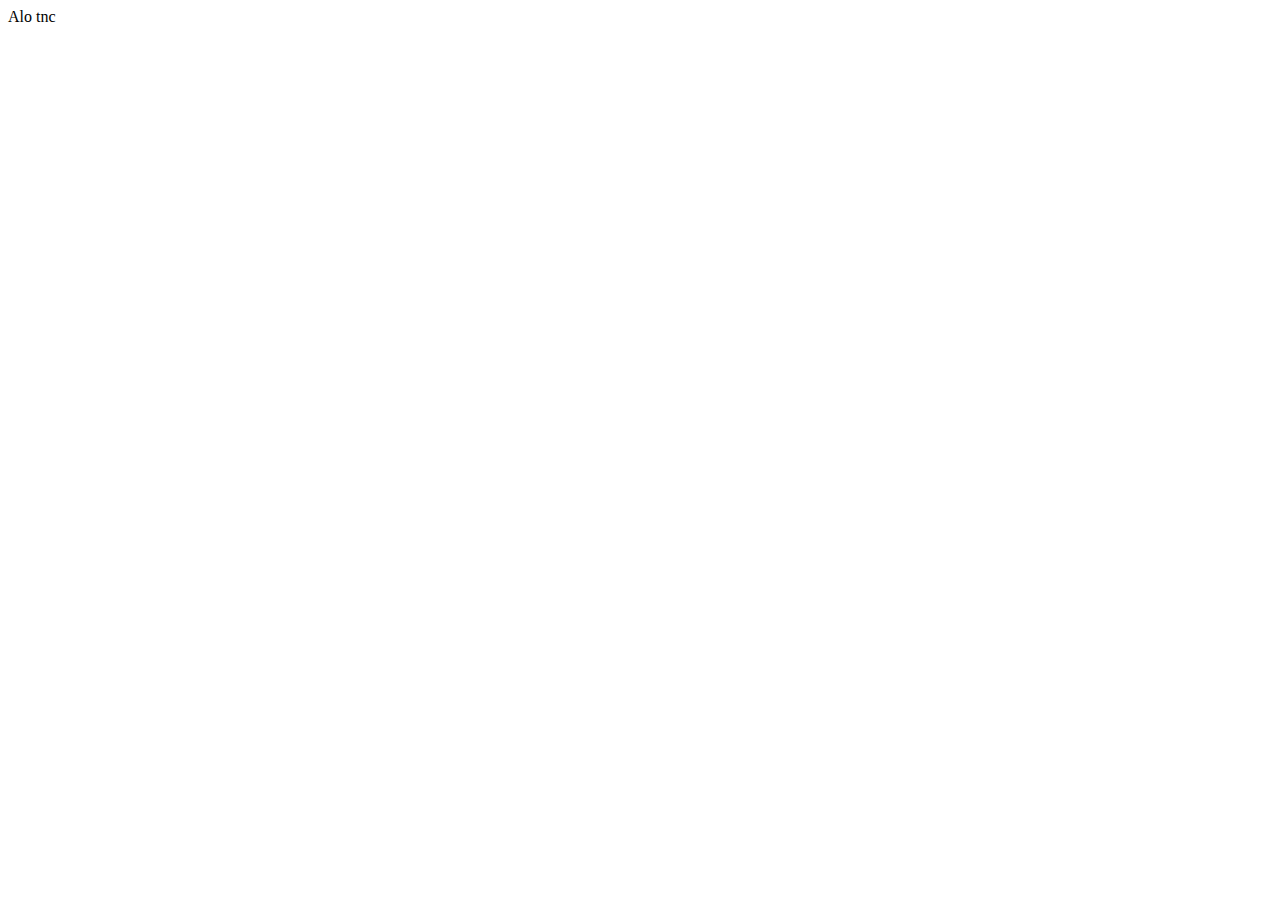
==== PaginaNoticia/index.html @ 8f066a49 "Iniciando o projeto" ====
<!DOCTYPE html>
<html lang="pt-br">
<head>
    <meta charset="UTF-8">
    <meta name="viewport" content="width=device-width, initial-scale=1.0">
    <title>Portal de Notícias</title>
    <link rel="stylesheet" href="style/index.css">
</head>
<body>
    Alo tnc
</body>
</html>
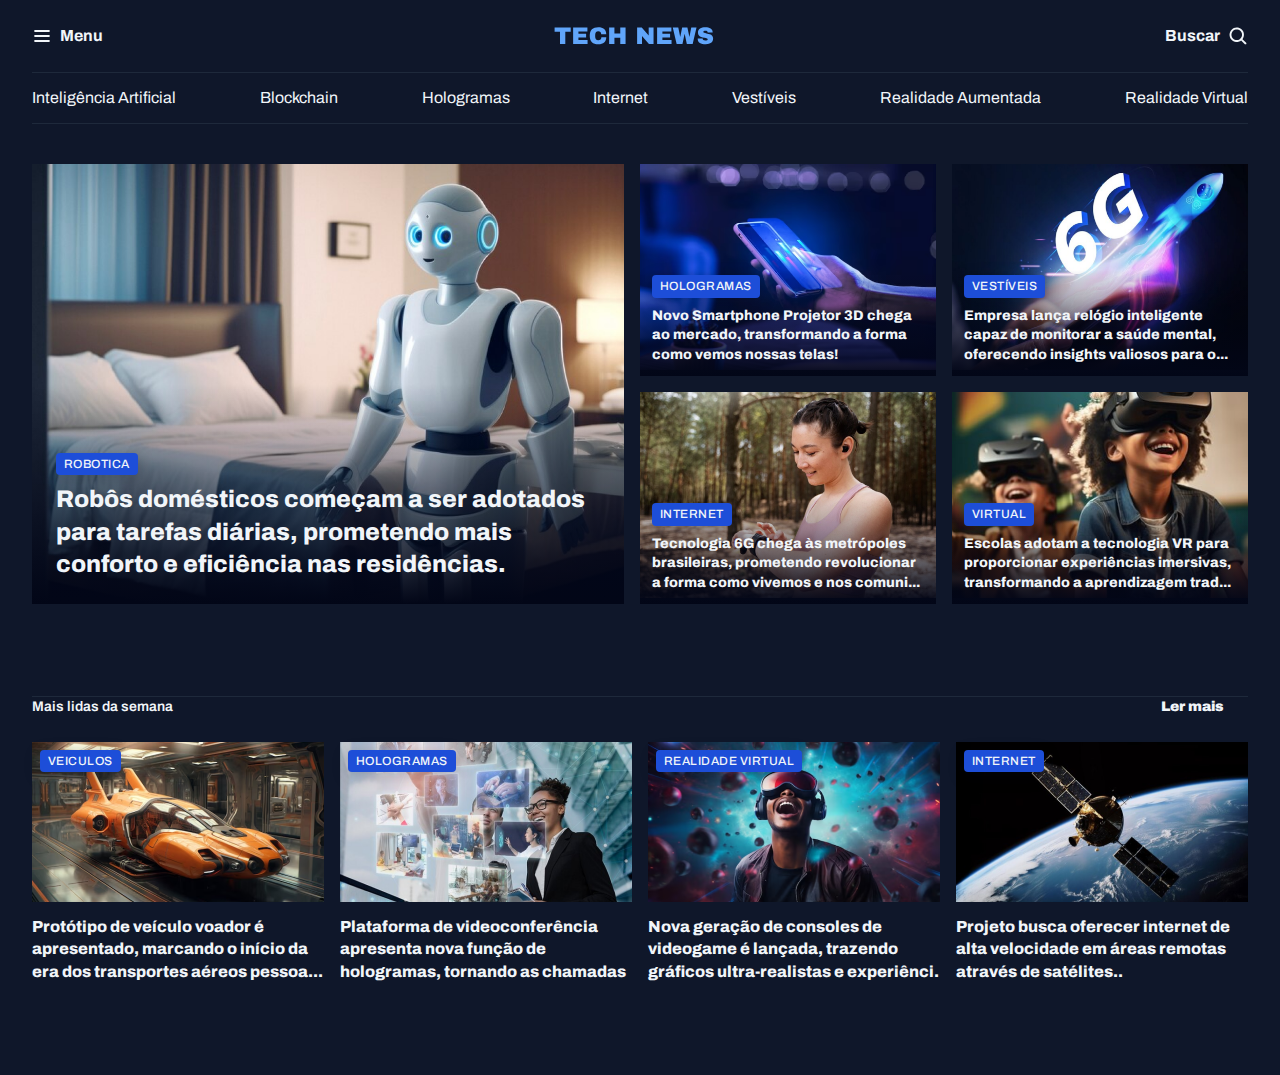
==== commit 7d1dcddb: "Enviando atualizacoes" ====
--- a/PaginaNoticia/index.html
+++ b/PaginaNoticia/index.html
@@ -1,12 +1,116 @@
 <!DOCTYPE html>
 <html lang="pt-br">
 <head>
-    <meta charset="UTF-8">
+    <link rel="preconnect" href="https://fonts.googleapis.com">
+    <link rel="preconnect" href="https://fonts.gstatic.com" crossorigin>
     <meta name="viewport" content="width=device-width, initial-scale=1.0">
     <title>Portal de Notícias</title>
-    <link rel="stylesheet" href="style/index.css">
+    <link rel="stylesheet" href="styles/index.css">
+    <link href="https://fonts.googleapis.com/css2?family=Alice&family=Archivo:ital,wght@0,100..900;1,100..900&family=Poppins:wght@400;700&display=swap" rel="stylesheet">
+    <meta charset="UTF-8">
 </head>
 <body>
-    Alo tnc
+    <header class="container">
+        <nav id="primary" class="">
+            <div>
+                <img src="assets/icons/List.svg" alt="Simbolo do menu">
+                <strong>Menu</strong>
+            </div>
+            <div> <img src="assets/Logo.svg" alt="Logo da pagina"></div>
+            <div>
+                <strong>Buscar</strong>
+                <img src="assets/icons/MagnifyingGlass.svg" alt="imagem de lupa">
+            </div>
+        </nav>
+        <nav id="secundary" class="grid grid-flow-col">
+            <a href="">Inteligência Artificial</a>
+            <a href="">Blockchain</a>
+            <a href="">Hologramas</a>
+            <a href="">Internet</a>
+            <a href="">Vestíveis</a>
+            <a href="">Realidade Aumentada</a>
+            <a href="">Realidade  Virtual</a>
+        </nav>
+    </header>
+    <main class=" grid container ">
+        <section id="featured" class="gap16 grid grid-flow-col">
+            <figure class="card">
+                 <img id="img1" src="assets/images/Image 01.png" alt="">  <!--#Impprovisei a img 1 tava ficando torta -->
+                 <figcaption>
+                    <span class="content-tag">Robotica</span>
+                    <h2 class="text-2-xl">Robôs domésticos começam a ser adotados para tarefas diárias, prometendo mais conforto e eficiência nas residências.</h2>
+                </figcaption>
+            </figure class="card">
+            <div class=" grid grid-col-2 gap16">
+                <figure class="card"> 
+                    <img src="assets/images/Image 02.png" alt="Imagem 2">
+                    <figcaption>
+                        <span class="content-tag">Hologramas</span>
+                        <h2 class="text-lg">Novo Smartphone Projetor 3D chega ao mercado, transformando a forma como vemos nossas telas!</h2>
+                    </figcaption>
+                </figure>
+                <figure class="card"> 
+                    <img src="assets/images/Image 03.png" alt="Imagem 3">
+                    <figcaption>
+                        <span class="content-tag">Vestíveis</span>
+                        <h2 class="text-lg">Empresa lança relógio inteligente capaz de monitorar a saúde mental, oferecendo insights valiosos para o...</h2>
+                    </figcaption>
+                </figure>
+                <figure class="card"> 
+                    <img src="assets/images/Image 04.png" alt="Imagem 4">
+                    <figcaption>
+                        <span class="content-tag">Internet</span>
+                        <h2 class="text-lg">Tecnologia 6G chega às metrópoles brasileiras, prometendo revolucionar a forma como vivemos e nos comuni...</h2>
+                    </figcaption>
+                </figure>
+                <figure class="card"> 
+                     <img src="assets/images/Image 05.png" alt="Imagem 5">
+                     <figcaption>
+                        <span class="content-tag">Virtual</span>
+                        <h2 class="text-lg">Escolas adotam a tecnologia VR para proporcionar experiências imersivas, transformando a aprendizagem trad...</h2>
+                    </figcaption>
+                </figure>
+            </div>
+        </section>
+
+        <section id="weekly">
+            <header class="grid grid-flow-col">
+                <h3>Mais lidas da semana</h3>
+                <a href="" class="grid grid-flow-col">
+                    <strong>Ler mais</strong>
+                    <span></span>
+                </a>
+            </header>
+
+            <div class="grid gap16 grid-flow-col">
+                <figure>
+                    <span class="content-tag"> Veiculos</span>
+                    <img src="assets/images/Image 06.png" alt="">
+                    <p>Protótipo de veículo voador é apresentado, marcando o início da era dos transportes aéreos pessoa...</p>
+                </figure>
+
+                <figure>
+                    <span class="content-tag"> Hologramas</span>
+                    <img src="assets/images/Image 07.png" alt="">
+                    <p>Plataforma de videoconferência apresenta nova função de hologramas, tornando as chamadas</p>
+                </figure>
+
+                <figure>
+                    <span class="content-tag">Realidade Virtual</span>
+                    <img src="assets/images/Image 08.png" alt="">
+                    <p>Nova geração de consoles de videogame é lançada, trazendo gráficos ultra-realistas e experiênci.</p>
+                </figure>
+
+                <figure>
+                    <span class="content-tag">Internet</span>
+                    <img src="assets/images/Image 09.png" alt="">
+                    <p>Projeto busca oferecer internet de alta velocidade em áreas remotas através de satélites..</p>
+                </figure>
+            </div>
+        </section>
+
+
+
+    </main>
 </body>
 </html>--- a/PaginaNoticia/styles/index.css
+++ b/PaginaNoticia/styles/index.css
@@ -0,0 +1,4 @@
+@import url(global.css);
+@import url(header.css);
+@import url(utility.css);
+@import url(section.css);